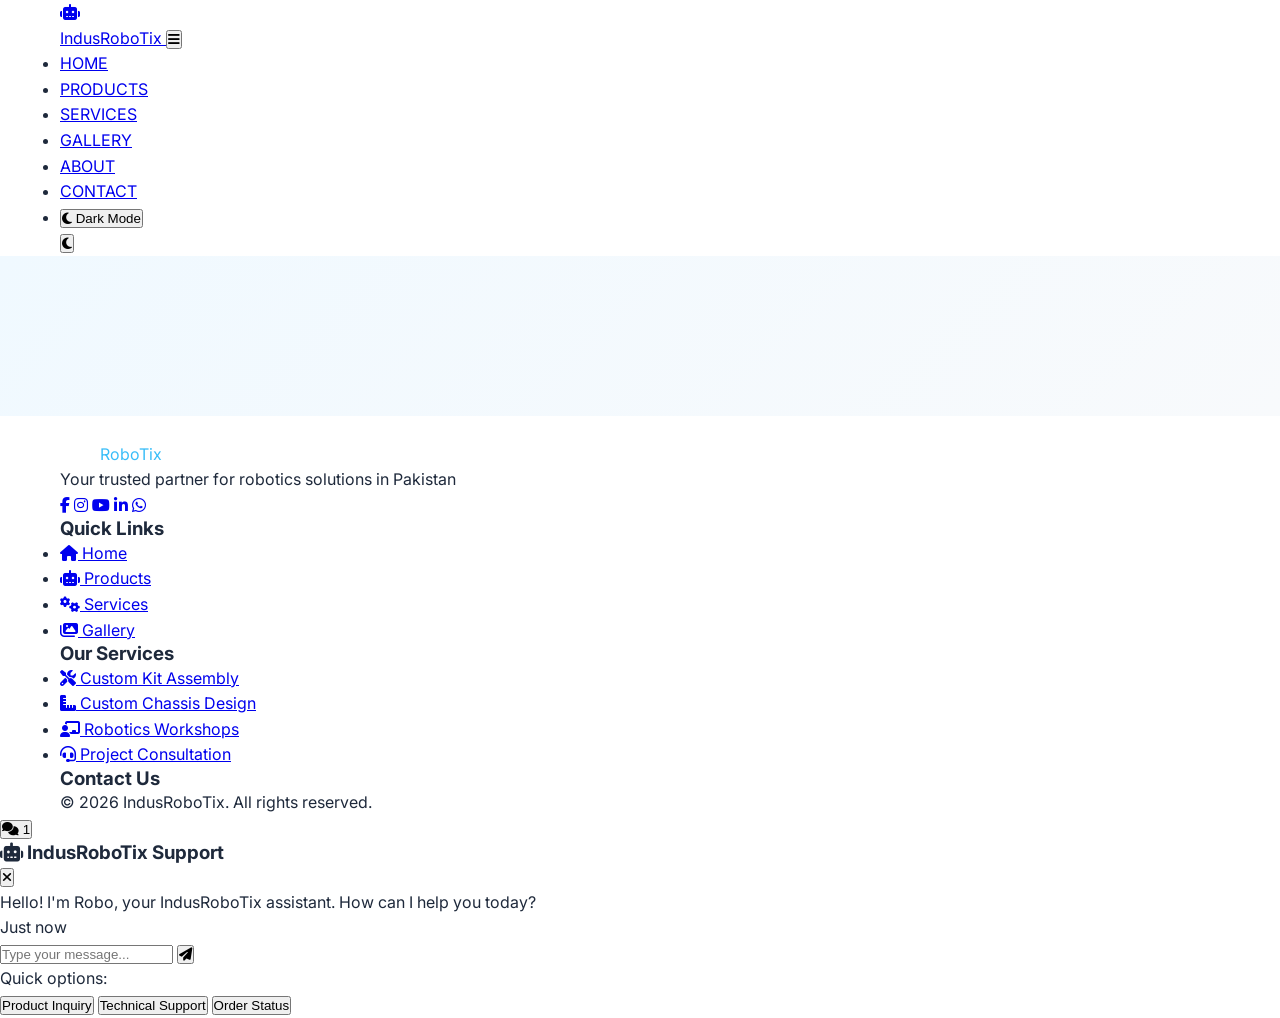
==== index.html @ 6d7719ea "Create index.html" ====
<!DOCTYPE html>
<html lang="en">
<head>
    <meta charset="UTF-8">
    <meta name="viewport" content="width=device-width, initial-scale=1.0">
    <title>IndusRoboTix - Pakistan's Premier Robotics Provider</title>
    
    <!-- SEO Meta Tags -->
    <meta name="description" content="IndusRoboTix: Pakistan's premier robotics provider offering custom kits, workshops, and technical support.">
    <meta name="keywords" content="robotics Pakistan, robotic kits Pakistan, Arduino Pakistan, STEM education Pakistan">
    
    <!-- Stylesheets -->
    <link rel="stylesheet" href="assets/css/style.css">
    <link rel="stylesheet" href="assets/css/dark-mode.css" id="dark-mode-style" disabled>
    <link rel="stylesheet" href="assets/css/animations.css">
    <link rel="stylesheet" href="assets/css/components.css">
    
    <!-- Fonts & Icons -->
    <link rel="preconnect" href="https://fonts.googleapis.com">
    <link rel="preconnect" href="https://fonts.gstatic.com" crossorigin>
    <link href="https://fonts.googleapis.com/css2?family=Inter:wght@300;400;500;600;700;800&display=swap" rel="stylesheet">
    <link rel="stylesheet" href="https://cdnjs.cloudflare.com/ajax/libs/font-awesome/6.4.0/css/all.min.css">
</head>
<body>
    <!-- Header Container (loaded dynamically) -->
    <div class="navbar-container"></div>

    <!-- Hero Section -->
    <header class="page-header hero-header">
        <div class="container">
            <!-- ... hero content ... -->
        </div>
    </header>

    <!-- Main Content -->
    <main>
        <!-- ... page-specific content ... -->
    </main>

    <!-- Footer Container (loaded dynamically) -->
    <div class="footer-container"></div>

    <!-- Chatbot Container (loaded dynamically) -->
    <div class="chatbot-container"></div>

    <!-- JavaScript Files -->
    <script src="config.js"></script>
    <script src="assets/js/main.js"></script>
    <script src="assets/js/dark-mode.js"></script>
    <script src="assets/js/chatbot.js"></script>
    
    <!-- Page-specific JavaScript -->
    <script>
        // Home page specific functionality
        window.pageInit = function() {
            // Animated number counting
            const statNumbers = document.querySelectorAll('.stat-number[data-count]');
            statNumbers.forEach(stat => {
                const target = parseInt(stat.getAttribute('data-count'));
                const increment = target / 100;
                let current = 0;
                
                const timer = setInterval(() => {
                    current += increment;
                    if (current >= target) {
                        current = target;
                        clearInterval(timer);
                    }
                    stat.textContent = Math.floor(current) + '+';
                }, 20);
            });
        };
    </script>
</body>
</html>
---- assets/css/style.css ----
/* Reset & Base Styles */
* {
    margin: 0;
    padding: 0;
    box-sizing: border-box;
}

:root {
    --primary-blue: #2563eb;
    --secondary-teal: #0d9488;
    --accent-orange: #f97316;
    --light-blue: #dbeafe;
    --dark-text: #1e293b;
    --light-text: #64748b;
    --border-color: #e2e8f0;
    --shadow: 0 4px 6px -1px rgba(0, 0, 0, 0.1), 0 2px 4px -1px rgba(0, 0, 0, 0.06);
    --shadow-lg: 0 10px 15px -3px rgba(0, 0, 0, 0.1), 0 4px 6px -2px rgba(0, 0, 0, 0.05);
    --shadow-xl: 0 20px 25px -5px rgba(0, 0, 0, 0.1), 0 10px 10px -5px rgba(0, 0, 0, 0.04);
    --radius: 8px;
    --radius-lg: 16px;
    --transition: all 0.3s ease;
}

body {
    font-family: 'Inter', sans-serif;
    line-height: 1.6;
    color: var(--dark-text);
    background-color: white;
}

.container {
    max-width: 1200px;
    margin: 0 auto;
    padding: 0 20px;
}

/* Typography */
h1, h2, h3, h4, h5, h6 {
    font-weight: 700;
    line-height: 1.2;
}

.section-title {
    font-size: 2.5rem;
    text-align: center;
    margin-bottom: 20px;
    color: var(--dark-text);
}

.section-subtitle {
    text-align: center;
    color: var(--light-text);
    max-width: 700px;
    margin: 0 auto 50px;
    font-size: 1.1rem;
    line-height: 1.6;
}

/* Buttons */
.btn {
    padding: 12px 24px;
    border-radius: var(--radius);
    font-weight: 600;
    font-size: 1rem;
    cursor: pointer;
    transition: var(--transition);
    text-decoration: none;
    display: inline-flex;
    align-items: center;
    gap: 10px;
    border: none;
}

.btn-primary {
    background: var(--primary-blue);
    color: white;
}

.btn-primary:hover {
    background: #1d4ed8;
    transform: translateY(-2px);
    box-shadow: var(--shadow);
}

.btn-secondary {
    background: var(--secondary-teal);
    color: white;
}

.btn-secondary:hover {
    background: #0f766e;
    transform: translateY(-2px);
    box-shadow: var(--shadow);
}

.btn-accent {
    background: var(--accent-orange);
    color: white;
}

.btn-accent:hover {
    background: #ea580c;
    transform: translateY(-2px);
    box-shadow: var(--shadow);
}

.btn-large {
    padding: 16px 32px;
    font-size: 1.1rem;
}

.btn-small {
    padding: 8px 16px;
    font-size: 0.9rem;
}

/* Page Header */
.page-header {
    padding: 80px 0;
    background: linear-gradient(135deg, #f0f9ff 0%, #f8fafc 100%);
    text-align: center;
}

.page-title {
    font-size: 3rem;
    margin-bottom: 16px;
}

.page-subtitle {
    font-size: 1.25rem;
    color: #64748b;
    max-width: 600px;
    margin: 0 auto;
}

/* Add all other common styles from your pages here... */
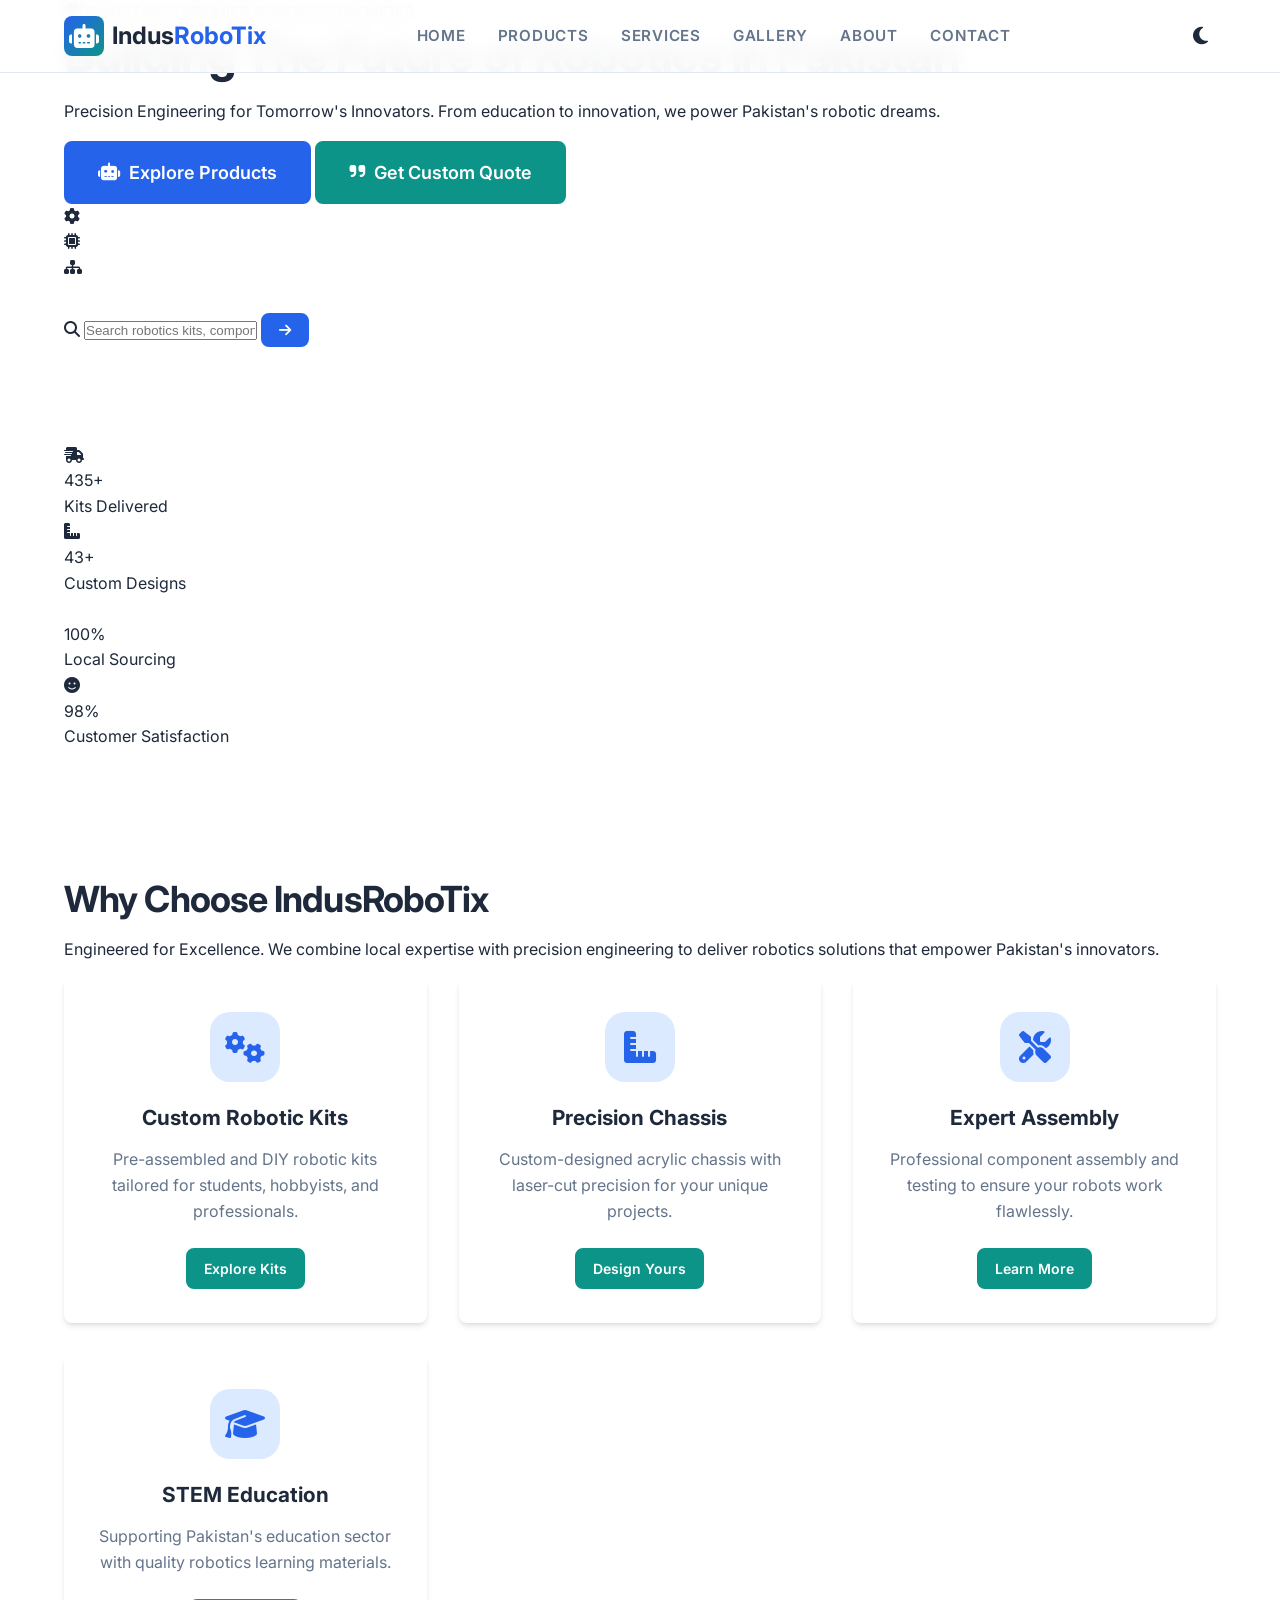
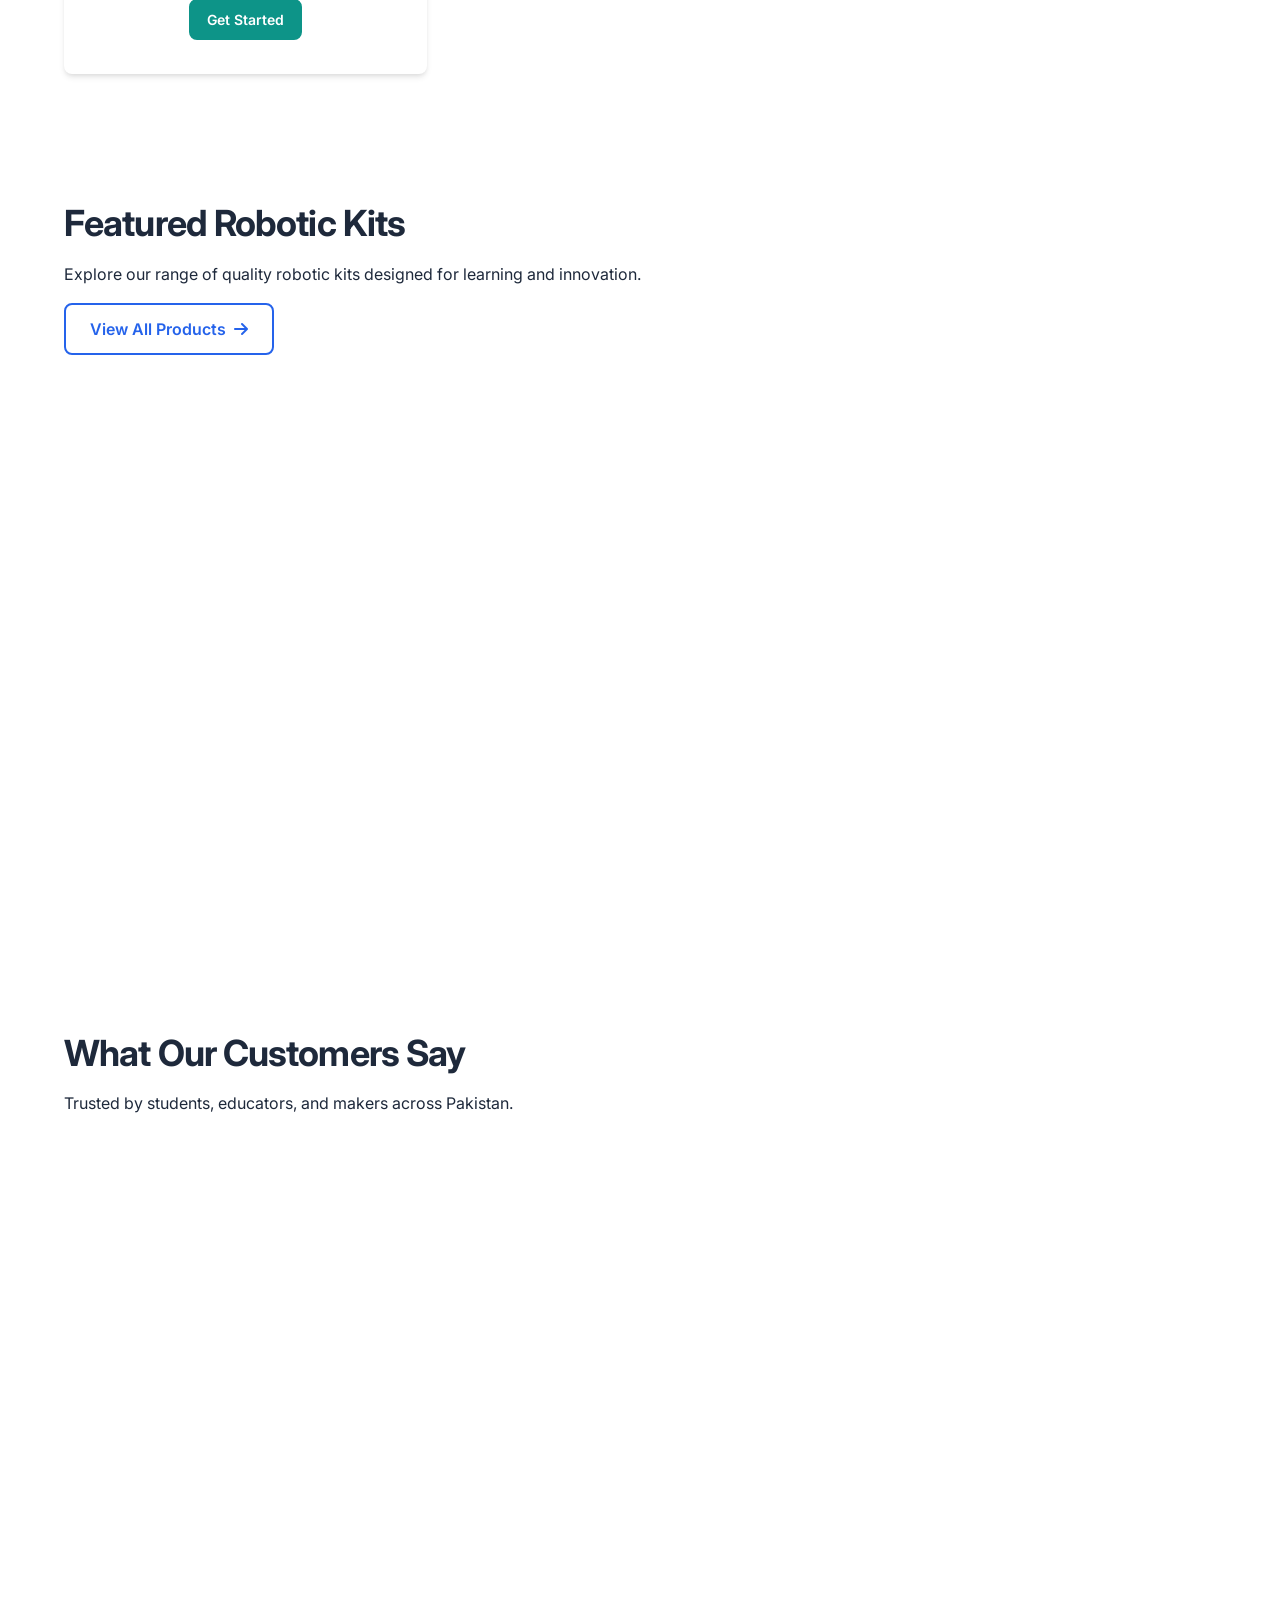
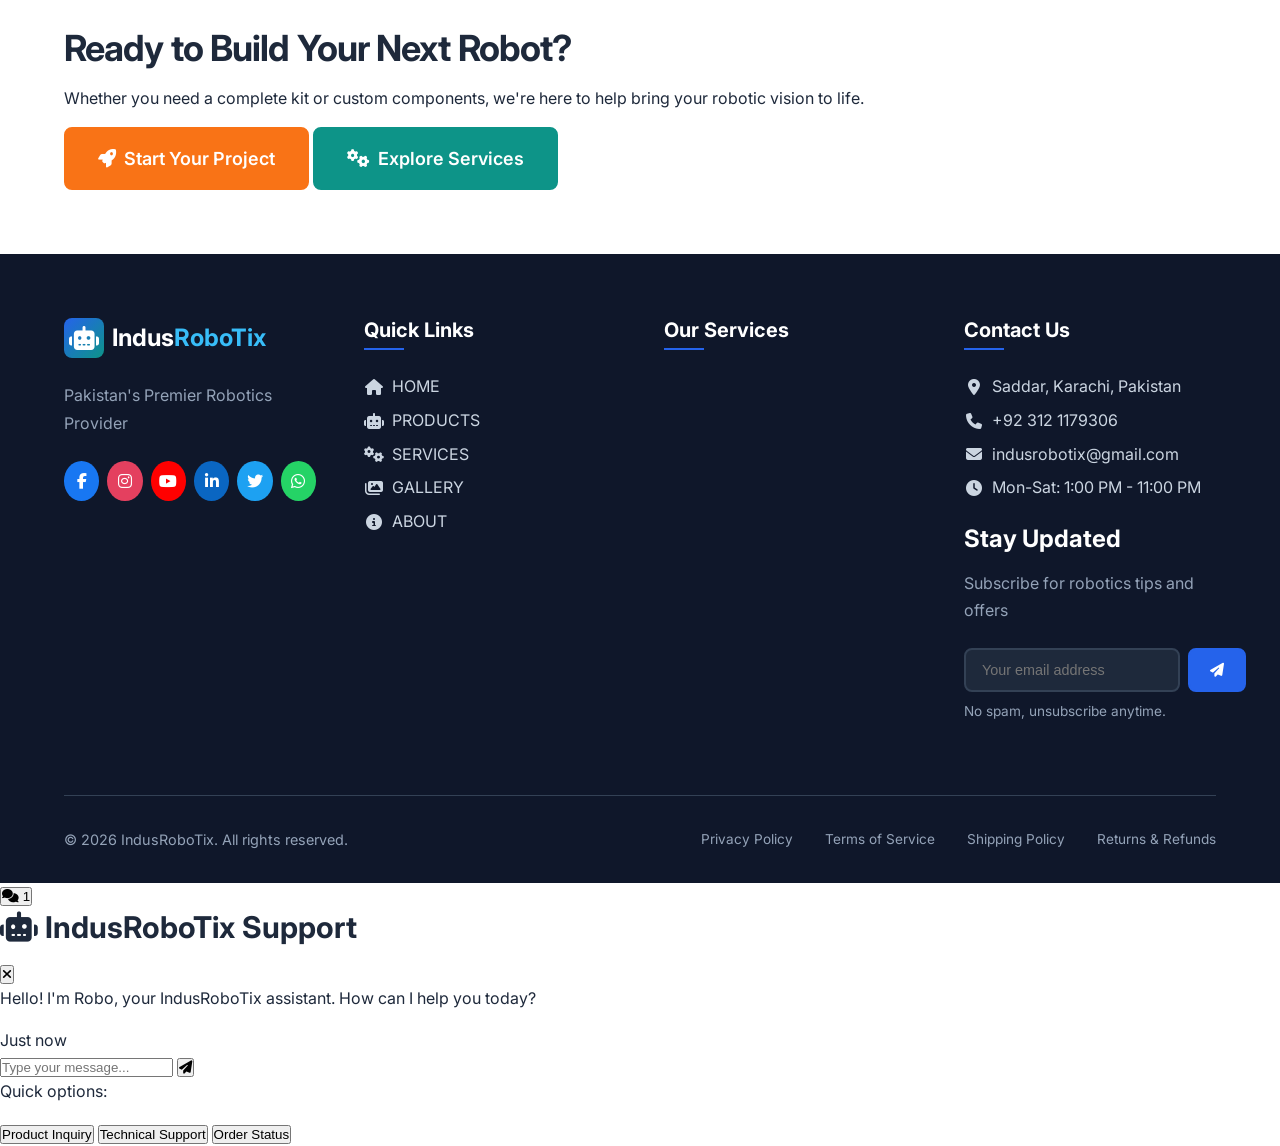
==== commit b5faec27: "Update index.html" ====
--- a/index.html
+++ b/index.html
@@ -5,15 +5,12 @@
     <meta name="viewport" content="width=device-width, initial-scale=1.0">
     <title>IndusRoboTix - Pakistan's Premier Robotics Provider</title>
     
-    <!-- SEO Meta Tags -->
-    <meta name="description" content="IndusRoboTix: Pakistan's premier robotics provider offering custom kits, workshops, and technical support.">
-    <meta name="keywords" content="robotics Pakistan, robotic kits Pakistan, Arduino Pakistan, STEM education Pakistan">
+    <!-- SEO Meta Tags (loaded from config) -->
     
     <!-- Stylesheets -->
     <link rel="stylesheet" href="assets/css/style.css">
     <link rel="stylesheet" href="assets/css/dark-mode.css" id="dark-mode-style" disabled>
     <link rel="stylesheet" href="assets/css/animations.css">
-    <link rel="stylesheet" href="assets/css/components.css">
     
     <!-- Fonts & Icons -->
     <link rel="preconnect" href="https://fonts.googleapis.com">
@@ -28,13 +25,186 @@
     <!-- Hero Section -->
     <header class="page-header hero-header">
         <div class="container">
-            <!-- ... hero content ... -->
+            <div class="hero-badge">
+                <span><i class="fas fa-trophy"></i> PAKISTAN'S PREMIER ROBOTICS PROVIDER</span>
+            </div>
+            <h1 class="page-title">Building The Future of Robotics In Pakistan</h1>
+            <p class="page-subtitle">Precision Engineering for Tomorrow's Innovators. From education to innovation, we power Pakistan's robotic dreams.</p>
+            <div class="hero-buttons">
+                <a href="products.html" class="btn btn-primary btn-large">
+                    <i class="fas fa-robot"></i> Explore Products
+                </a>
+                <a href="contact.html" class="btn btn-secondary btn-large">
+                    <i class="fas fa-quote-right"></i> Get Custom Quote
+                </a>
+            </div>
+            <div class="hero-image-container">
+                <div class="floating-elements">
+                    <div class="floating-gear gear-1">
+                        <i class="fas fa-cog"></i>
+                    </div>
+                    <div class="floating-gear gear-2">
+                        <i class="fas fa-microchip"></i>
+                    </div>
+                    <div class="floating-gear gear-3">
+                        <i class="fas fa-sitemap"></i>
+                    </div>
+                </div>
+            </div>
         </div>
     </header>
 
     <!-- Main Content -->
     <main>
-        <!-- ... page-specific content ... -->
+        <!-- Search Bar -->
+        <section class="search-section section-sm">
+            <div class="container">
+                <div class="search-container">
+                    <i class="fas fa-search"></i>
+                    <input type="text" placeholder="Search robotics kits, components, or services..." id="global-search">
+                    <button class="btn btn-small btn-primary">
+                        <i class="fas fa-arrow-right"></i>
+                    </button>
+                </div>
+            </div>
+        </section>
+
+        <!-- Stats Section -->
+        <section class="stats-section section">
+            <div class="container">
+                <div class="stats-grid">
+                    <div class="stat-card">
+                        <div class="stat-icon">
+                            <i class="fas fa-shipping-fast"></i>
+                        </div>
+                        <div class="stat-content">
+                            <div class="stat-number" data-count="500">0</div>
+                            <div class="stat-label">Kits Delivered</div>
+                        </div>
+                    </div>
+                    <div class="stat-card">
+                        <div class="stat-icon">
+                            <i class="fas fa-ruler-combined"></i>
+                        </div>
+                        <div class="stat-content">
+                            <div class="stat-number" data-count="50">0</div>
+                            <div class="stat-label">Custom Designs</div>
+                        </div>
+                    </div>
+                    <div class="stat-card">
+                        <div class="stat-icon">
+                            <i class="fas fa-flag-pakistan"></i>
+                        </div>
+                        <div class="stat-content">
+                            <div class="stat-number">100%</div>
+                            <div class="stat-label">Local Sourcing</div>
+                        </div>
+                    </div>
+                    <div class="stat-card">
+                        <div class="stat-icon">
+                            <i class="fas fa-smile"></i>
+                        </div>
+                        <div class="stat-content">
+                            <div class="stat-number">98%</div>
+                            <div class="stat-label">Customer Satisfaction</div>
+                        </div>
+                    </div>
+                </div>
+            </div>
+        </section>
+
+        <!-- Why Choose Us -->
+        <section class="why-section section">
+            <div class="container">
+                <h2 class="section-title">Why Choose IndusRoboTix</h2>
+                <p class="section-subtitle">Engineered for Excellence. We combine local expertise with precision engineering to deliver robotics solutions that empower Pakistan's innovators.</p>
+                
+                <div class="services-grid">
+                    <div class="service-card">
+                        <div class="service-icon">
+                            <i class="fas fa-cogs"></i>
+                        </div>
+                        <h3>Custom Robotic Kits</h3>
+                        <p>Pre-assembled and DIY robotic kits tailored for students, hobbyists, and professionals.</p>
+                        <a href="products.html" class="btn btn-small btn-secondary">Explore Kits</a>
+                    </div>
+                    
+                    <div class="service-card">
+                        <div class="service-icon">
+                            <i class="fas fa-ruler-combined"></i>
+                        </div>
+                        <h3>Precision Chassis</h3>
+                        <p>Custom-designed acrylic chassis with laser-cut precision for your unique projects.</p>
+                        <a href="services.html" class="btn btn-small btn-secondary">Design Yours</a>
+                    </div>
+                    
+                    <div class="service-card">
+                        <div class="service-icon">
+                            <i class="fas fa-tools"></i>
+                        </div>
+                        <h3>Expert Assembly</h3>
+                        <p>Professional component assembly and testing to ensure your robots work flawlessly.</p>
+                        <a href="services.html" class="btn btn-small btn-secondary">Learn More</a>
+                    </div>
+                    
+                    <div class="service-card">
+                        <div class="service-icon">
+                            <i class="fas fa-graduation-cap"></i>
+                        </div>
+                        <h3>STEM Education</h3>
+                        <p>Supporting Pakistan's education sector with quality robotics learning materials.</p>
+                        <a href="services.html" class="btn btn-small btn-secondary">Get Started</a>
+                    </div>
+                </div>
+            </div>
+        </section>
+
+        <!-- Featured Products -->
+        <section class="featured-section section">
+            <div class="container">
+                <div class="section-header">
+                    <h2 class="section-title">Featured Robotic Kits</h2>
+                    <p class="section-subtitle">Explore our range of quality robotic kits designed for learning and innovation.</p>
+                    <a href="products.html" class="btn btn-outline">
+                        View All Products <i class="fas fa-arrow-right"></i>
+                    </a>
+                </div>
+                
+                <div class="products-grid" id="featured-products">
+                    <!-- Products will be loaded dynamically from config -->
+                </div>
+            </div>
+        </section>
+
+        <!-- Testimonials -->
+        <section class="testimonials-section section">
+            <div class="container">
+                <h2 class="section-title">What Our Customers Say</h2>
+                <p class="section-subtitle">Trusted by students, educators, and makers across Pakistan.</p>
+                
+                <div class="testimonials-grid" id="testimonials-container">
+                    <!-- Testimonials will be loaded dynamically from config -->
+                </div>
+            </div>
+        </section>
+
+        <!-- CTA Section -->
+        <section class="cta-section section">
+            <div class="container">
+                <div class="cta-content">
+                    <h2 class="cta-title">Ready to Build Your Next Robot?</h2>
+                    <p class="cta-subtitle">Whether you need a complete kit or custom components, we're here to help bring your robotic vision to life.</p>
+                    <div class="hero-buttons">
+                        <a href="contact.html" class="btn btn-accent btn-large">
+                            <i class="fas fa-rocket"></i> Start Your Project
+                        </a>
+                        <a href="services.html" class="btn btn-secondary btn-large">
+                            <i class="fas fa-cogs"></i> Explore Services
+                        </a>
+                    </div>
+                </div>
+            </div>
+        </section>
     </main>
 
     <!-- Footer Container (loaded dynamically) -->
@@ -46,8 +216,6 @@
     <!-- JavaScript Files -->
     <script src="config.js"></script>
     <script src="assets/js/main.js"></script>
-    <script src="assets/js/dark-mode.js"></script>
-    <script src="assets/js/chatbot.js"></script>
     
     <!-- Page-specific JavaScript -->
     <script>
@@ -69,7 +237,95 @@
                     stat.textContent = Math.floor(current) + '+';
                 }, 20);
             });
+            
+            // Load featured products
+            loadFeaturedProducts();
+            
+            // Load testimonials
+            loadTestimonials();
+            
+            // Search functionality
+            setupSearch();
         };
+        
+        function loadFeaturedProducts() {
+            const container = document.getElementById('featured-products');
+            if (!container || !window.SITE_CONFIG) return;
+            
+            // Show first 3 products
+            const products = SITE_CONFIG.products.slice(0, 3);
+            container.innerHTML = products.map(product => `
+                <div class="product-card animate-on-scroll">
+                    <div class="product-badge">${product.badge}</div>
+                    <div class="product-image">
+                        <i class="fas fa-robot"></i>
+                    </div>
+                    <div class="product-info">
+                        <h3>${product.name}</h3>
+                        <p>${product.description}</p>
+                        <div class="product-specs">
+                            ${product.features.map(feature => `
+                                <div class="spec-item">
+                                    <i class="fas fa-check"></i> ${feature}
+                                </div>
+                            `).join('')}
+                        </div>
+                        <div class="product-footer">
+                            <div class="product-price">${product.price}</div>
+                            <a href="products.html#${product.id}" class="btn btn-primary btn-small">
+                                <i class="fas fa-eye"></i> View Details
+                            </a>
+                        </div>
+                    </div>
+                </div>
+            `).join('');
+        }
+        
+        function loadTestimonials() {
+            const container = document.getElementById('testimonials-container');
+            if (!container || !window.SITE_CONFIG) return;
+            
+            container.innerHTML = SITE_CONFIG.testimonials.map(testimonial => `
+                <div class="testimonial-card animate-on-scroll">
+                    <div class="testimonial-content">
+                        ${testimonial.content}
+                    </div>
+                    <div class="testimonial-author">
+                        <div class="author-avatar">${testimonial.initials}</div>
+                        <div class="author-info">
+                            <h4>${testimonial.name}</h4>
+                            <p>${testimonial.role}</p>
+                            <div class="author-rating">
+                                ${Array.from({length: 5}, (_, i) => `
+                                    <i class="fas fa-star${i < Math.floor(testimonial.rating) ? '' : testimonial.rating % 1 >= 0.5 && i === Math.floor(testimonial.rating) ? '-half-alt' : ''}"></i>
+                                `).join('')}
+                            </div>
+                        </div>
+                    </div>
+                </div>
+            `).join('');
+        }
+        
+        function setupSearch() {
+            const searchInput = document.getElementById('global-search');
+            const searchButton = document.querySelector('.search-container .btn');
+            
+            if (searchInput && searchButton) {
+                const performSearch = () => {
+                    const query = searchInput.value.trim();
+                    if (query) {
+                        window.location.href = `products.html?search=${encodeURIComponent(query)}`;
+                    }
+                };
+                
+                searchButton.addEventListener('click', performSearch);
+                searchInput.addEventListener('keypress', (e) => {
+                    if (e.key === 'Enter') {
+                        performSearch();
+                    }
+                });
+            }
+        }
     </script>
 </body>
 </html>
--- a/assets/css/style.css
+++ b/assets/css/style.css
@@ -1,4 +1,13 @@
-/* Reset & Base Styles */
+/* ============================================
+   IndusRoboTix - Main Stylesheet
+   Version: 1.0
+   Author: Furqan Khatti
+   Last Updated: 2024
+   ============================================ */
+
+/* ============================================
+   1. RESET & BASE STYLES
+   ============================================ */
 * {
     margin: 0;
     padding: 0;
@@ -6,131 +15,1132 @@
 }
 
 :root {
+    /* Primary Colors */
     --primary-blue: #2563eb;
     --secondary-teal: #0d9488;
     --accent-orange: #f97316;
+    
+    /* Neutral Colors */
     --light-blue: #dbeafe;
     --dark-text: #1e293b;
     --light-text: #64748b;
     --border-color: #e2e8f0;
+    --white: #ffffff;
+    --light-bg: #f8fafc;
+    --dark-bg: #0f172a;
+    
+    /* UI Properties */
+    --shadow-sm: 0 1px 2px 0 rgba(0, 0, 0, 0.05);
     --shadow: 0 4px 6px -1px rgba(0, 0, 0, 0.1), 0 2px 4px -1px rgba(0, 0, 0, 0.06);
+    --shadow-md: 0 6px 8px -1px rgba(0, 0, 0, 0.1), 0 4px 6px -1px rgba(0, 0, 0, 0.06);
     --shadow-lg: 0 10px 15px -3px rgba(0, 0, 0, 0.1), 0 4px 6px -2px rgba(0, 0, 0, 0.05);
     --shadow-xl: 0 20px 25px -5px rgba(0, 0, 0, 0.1), 0 10px 10px -5px rgba(0, 0, 0, 0.04);
+    
+    /* Border Radius */
+    --radius-sm: 4px;
     --radius: 8px;
+    --radius-md: 12px;
     --radius-lg: 16px;
-    --transition: all 0.3s ease;
+    --radius-xl: 24px;
+    --radius-full: 9999px;
+    
+    /* Transitions */
+    --transition-fast: 150ms ease;
+    --transition: 300ms ease;
+    --transition-slow: 500ms ease;
+    
+    /* Spacing */
+    --space-xs: 0.25rem;
+    --space-sm: 0.5rem;
+    --space-md: 1rem;
+    --space-lg: 1.5rem;
+    --space-xl: 2rem;
+    --space-2xl: 3rem;
+    --space-3xl: 4rem;
+    
+    /* Typography */
+    --font-sans: 'Inter', -apple-system, BlinkMacSystemFont, 'Segoe UI', Roboto, sans-serif;
+    --font-mono: 'SFMono-Regular', Consolas, 'Liberation Mono', Menlo, monospace;
+    
+    /* Container Widths */
+    --container-sm: 640px;
+    --container-md: 768px;
+    --container-lg: 1024px;
+    --container-xl: 1200px;
+    --container-2xl: 1400px;
+}
+
+html {
+    font-size: 16px;
+    scroll-behavior: smooth;
 }
 
 body {
-    font-family: 'Inter', sans-serif;
+    font-family: var(--font-sans);
     line-height: 1.6;
     color: var(--dark-text);
-    background-color: white;
-}
-
-.container {
-    max-width: 1200px;
-    margin: 0 auto;
-    padding: 0 20px;
-}
-
-/* Typography */
+    background-color: var(--white);
+    -webkit-font-smoothing: antialiased;
+    -moz-osx-font-smoothing: grayscale;
+}
+
+/* ============================================
+   2. TYPOGRAPHY
+   ============================================ */
 h1, h2, h3, h4, h5, h6 {
     font-weight: 700;
     line-height: 1.2;
-}
-
-.section-title {
-    font-size: 2.5rem;
+    margin-bottom: var(--space-md);
+    color: inherit;
+}
+
+h1 {
+    font-size: 3rem;
+    letter-spacing: -0.025em;
+}
+
+h2 {
+    font-size: 2.25rem;
+    letter-spacing: -0.025em;
+}
+
+h3 {
+    font-size: 1.875rem;
+}
+
+h4 {
+    font-size: 1.5rem;
+}
+
+h5 {
+    font-size: 1.25rem;
+}
+
+h6 {
+    font-size: 1rem;
+}
+
+p {
+    margin-bottom: var(--space-md);
+}
+
+a {
+    color: var(--primary-blue);
+    text-decoration: none;
+    transition: color var(--transition-fast);
+}
+
+a:hover {
+    color: #1d4ed8;
+}
+
+.text-center {
     text-align: center;
-    margin-bottom: 20px;
+}
+
+.text-left {
+    text-align: left;
+}
+
+.text-right {
+    text-align: right;
+}
+
+/* ============================================
+   3. LAYOUT & CONTAINERS
+   ============================================ */
+.container {
+    width: 100%;
+    max-width: var(--container-xl);
+    margin: 0 auto;
+    padding: 0 var(--space-lg);
+}
+
+@media (max-width: 768px) {
+    .container {
+        padding: 0 var(--space-md);
+    }
+}
+
+.section {
+    padding: var(--space-3xl) 0;
+}
+
+.section-sm {
+    padding: var(--space-xl) 0;
+}
+
+.section-lg {
+    padding: var(--space-3xl) 0;
+}
+
+/* ============================================
+   4. BUTTONS
+   ============================================ */
+.btn {
+    display: inline-flex;
+    align-items: center;
+    justify-content: center;
+    gap: var(--space-sm);
+    padding: 0.75rem 1.5rem;
+    font-size: 1rem;
+    font-weight: 600;
+    line-height: 1.5;
+    text-align: center;
+    text-decoration: none;
+    white-space: nowrap;
+    border-radius: var(--radius);
+    border: 2px solid transparent;
+    cursor: pointer;
+    transition: all var(--transition);
+    user-select: none;
+}
+
+.btn:hover {
+    transform: translateY(-2px);
+    box-shadow: var(--shadow-lg);
+}
+
+.btn:active {
+    transform: translateY(0);
+}
+
+.btn:focus {
+    outline: 2px solid transparent;
+    outline-offset: 2px;
+    box-shadow: 0 0 0 3px rgba(37, 99, 235, 0.3);
+}
+
+.btn-primary {
+    background-color: var(--primary-blue);
+    color: var(--white);
+    border-color: var(--primary-blue);
+}
+
+.btn-primary:hover {
+    background-color: #1d4ed8;
+    border-color: #1d4ed8;
+}
+
+.btn-secondary {
+    background-color: var(--secondary-teal);
+    color: var(--white);
+    border-color: var(--secondary-teal);
+}
+
+.btn-secondary:hover {
+    background-color: #0f766e;
+    border-color: #0f766e;
+}
+
+.btn-accent {
+    background-color: var(--accent-orange);
+    color: var(--white);
+    border-color: var(--accent-orange);
+}
+
+.btn-accent:hover {
+    background-color: #ea580c;
+    border-color: #ea580c;
+}
+
+.btn-outline {
+    background-color: transparent;
+    color: var(--primary-blue);
+    border-color: var(--primary-blue);
+}
+
+.btn-outline:hover {
+    background-color: var(--primary-blue);
+    color: var(--white);
+}
+
+.btn-ghost {
+    background-color: transparent;
     color: var(--dark-text);
-}
-
-.section-subtitle {
+    border-color: transparent;
+}
+
+.btn-ghost:hover {
+    background-color: rgba(0, 0, 0, 0.05);
+}
+
+.btn-large {
+    padding: 1rem 2rem;
+    font-size: 1.125rem;
+}
+
+.btn-small {
+    padding: 0.5rem 1rem;
+    font-size: 0.875rem;
+}
+
+.btn-full {
+    width: 100%;
+}
+
+.btn:disabled,
+.btn.disabled {
+    opacity: 0.5;
+    cursor: not-allowed;
+    transform: none;
+}
+
+/* ============================================
+   5. NAVIGATION
+   ============================================ */
+.navbar {
+    position: fixed;
+    top: 0;
+    left: 0;
+    right: 0;
+    z-index: 1000;
+    background-color: rgba(255, 255, 255, 0.95);
+    backdrop-filter: blur(10px);
+    border-bottom: 1px solid var(--border-color);
+    padding: 1rem 0;
+    transition: all var(--transition);
+}
+
+.navbar.scrolled {
+    padding: 0.75rem 0;
+    box-shadow: var(--shadow);
+}
+
+.navbar .container {
+    display: flex;
+    align-items: center;
+    justify-content: space-between;
+}
+
+/* Logo */
+.logo {
+    display: flex;
+    align-items: center;
+    gap: var(--space-sm);
+    text-decoration: none;
+    font-weight: 700;
+    font-size: 1.5rem;
+    color: var(--dark-text);
+}
+
+.logo-icon {
+    width: 40px;
+    height: 40px;
+    background: linear-gradient(135deg, var(--primary-blue), var(--secondary-teal));
+    border-radius: var(--radius);
+    display: flex;
+    align-items: center;
+    justify-content: center;
+    color: white;
+    font-size: 1.5rem;
+}
+
+.logo-highlight {
+    color: var(--primary-blue);
+}
+
+/* Navigation Menu */
+.nav-menu {
+    display: flex;
+    list-style: none;
+    gap: var(--space-xl);
+    margin: 0;
+    padding: 0;
+}
+
+.nav-menu li {
+    margin: 0;
+}
+
+.nav-menu a {
+    color: var(--light-text);
+    text-decoration: none;
+    font-weight: 600;
+    font-size: 0.95rem;
+    text-transform: uppercase;
+    letter-spacing: 0.05em;
+    padding: 0.5rem 0;
+    position: relative;
+    transition: color var(--transition);
+}
+
+.nav-menu a:hover,
+.nav-menu a.active {
+    color: var(--primary-blue);
+}
+
+.nav-menu a::after {
+    content: '';
+    position: absolute;
+    bottom: 0;
+    left: 0;
+    width: 0;
+    height: 2px;
+    background-color: var(--primary-blue);
+    transition: width var(--transition);
+}
+
+.nav-menu a:hover::after,
+.nav-menu a.active::after {
+    width: 100%;
+}
+
+/* Mobile Menu Toggle */
+.menu-toggle {
+    display: none;
+    background: none;
+    border: none;
+    color: var(--dark-text);
+    font-size: 1.5rem;
+    cursor: pointer;
+    padding: 0.5rem;
+    transition: color var(--transition);
+}
+
+.menu-toggle:hover {
+    color: var(--primary-blue);
+}
+
+.menu-toggle.active i::before {
+    content: '\f00d';
+}
+
+/* Dark Mode Toggle */
+.dark-mode-toggle {
+    background: none;
+    border: none;
+    color: var(--dark-text);
+    font-size: 1.25rem;
+    cursor: pointer;
+    padding: 0.5rem;
+    border-radius: var(--radius);
+    transition: all var(--transition);
+    display: flex;
+    align-items: center;
+    gap: var(--space-sm);
+}
+
+.dark-mode-toggle:hover {
+    background-color: rgba(0, 0, 0, 0.05);
+    color: var(--primary-blue);
+}
+
+.dark-mode-toggle.desktop {
+    margin-left: var(--space-lg);
+}
+
+.mobile-dark-mode {
+    display: none;
+}
+
+/* ============================================
+   6. FOOTER
+   ============================================ */
+.footer {
+    background-color: var(--dark-bg);
+    color: var(--white);
+    padding: var(--space-3xl) 0 var(--space-xl);
+}
+
+.footer-grid {
+    display: grid;
+    grid-template-columns: repeat(auto-fit, minmax(250px, 1fr));
+    gap: var(--space-2xl);
+    margin-bottom: var(--space-2xl);
+}
+
+.footer-col h3 {
+    color: var(--white);
+    font-size: 1.25rem;
+    margin-bottom: var(--space-lg);
+    position: relative;
+    padding-bottom: var(--space-sm);
+}
+
+.footer-col h3::after {
+    content: '';
+    position: absolute;
+    bottom: 0;
+    left: 0;
+    width: 40px;
+    height: 2px;
+    background-color: var(--primary-blue);
+}
+
+.footer-col p {
+    color: #94a3b8;
+    line-height: 1.7;
+    margin-bottom: var(--space-lg);
+}
+
+.footer-col ul {
+    list-style: none;
+    padding: 0;
+    margin: 0;
+}
+
+.footer-col ul li {
+    margin-bottom: var(--space-sm);
+}
+
+.footer-col ul li a {
+    color: #cbd5e1;
+    text-decoration: none;
+    display: flex;
+    align-items: center;
+    gap: var(--space-sm);
+    transition: all var(--transition);
+}
+
+.footer-col ul li a:hover {
+    color: var(--white);
+    transform: translateX(5px);
+}
+
+.footer-col ul li a i {
+    width: 20px;
     text-align: center;
+}
+
+/* Footer Logo */
+.footer .logo {
+    color: var(--white);
+    margin-bottom: var(--space-lg);
+}
+
+.footer .logo-highlight {
+    color: #38bdf8;
+}
+
+/* Social Links */
+.footer-social {
+    display: flex;
+    gap: var(--space-sm);
+    margin-top: var(--space-lg);
+}
+
+.social-icon {
+    width: 40px;
+    height: 40px;
+    background-color: #334155;
+    border-radius: 50%;
+    display: flex;
+    align-items: center;
+    justify-content: center;
+    color: white;
+    text-decoration: none;
+    transition: all var(--transition);
+}
+
+.social-icon:hover {
+    background-color: var(--primary-blue);
+    transform: translateY(-3px);
+}
+
+/* Newsletter */
+.newsletter {
+    margin-top: var(--space-lg);
+}
+
+.newsletter-form {
+    display: flex;
+    gap: var(--space-sm);
+    margin-top: var(--space-md);
+}
+
+.newsletter-form input {
+    flex: 1;
+    padding: 0.75rem 1rem;
+    border: 2px solid #334155;
+    border-radius: var(--radius);
+    background-color: #1e293b;
+    color: white;
+    font-size: 0.9rem;
+    transition: border-color var(--transition);
+}
+
+.newsletter-form input:focus {
+    outline: none;
+    border-color: var(--primary-blue);
+}
+
+.newsletter-form .btn-small {
+    padding: 0.75rem 1.25rem;
+}
+
+.newsletter-note {
+    font-size: 0.85rem;
+    color: #94a3b8;
+    margin-top: var(--space-sm);
+}
+
+/* Footer Bottom */
+.footer-bottom {
+    padding-top: var(--space-xl);
+    border-top: 1px solid #334155;
+    display: flex;
+    justify-content: space-between;
+    align-items: center;
+    flex-wrap: wrap;
+    gap: var(--space-md);
+}
+
+.footer-bottom p {
+    color: #94a3b8;
+    font-size: 0.9rem;
+    margin: 0;
+}
+
+.footer-links {
+    display: flex;
+    gap: var(--space-xl);
+    flex-wrap: wrap;
+}
+
+.footer-links a {
+    color: #94a3b8;
+    text-decoration: none;
+    font-size: 0.85rem;
+    transition: color var(--transition);
+}
+
+.footer-links a:hover {
+    color: var(--white);
+}
+
+/* ============================================
+   7. CARDS & COMPONENTS
+   ============================================ */
+.card {
+    background: var(--white);
+    border-radius: var(--radius-lg);
+    overflow: hidden;
+    transition: all var(--transition);
+    box-shadow: var(--shadow);
+    border: 1px solid var(--border-color);
+}
+
+.card:hover {
+    transform: translateY(-5px);
+    box-shadow: var(--shadow-lg);
+}
+
+.card-header {
+    padding: var(--space-lg);
+    border-bottom: 1px solid var(--border-color);
+}
+
+.card-body {
+    padding: var(--space-lg);
+}
+
+.card-footer {
+    padding: var(--space-lg);
+    border-top: 1px solid var(--border-color);
+    background-color: var(--light-bg);
+}
+
+/* Product Card */
+.product-card {
+    background: var(--white);
+    border-radius: var(--radius);
+    overflow: hidden;
+    box-shadow: var(--shadow);
+    transition: all var(--transition);
+    height: 100%;
+    display: flex;
+    flex-direction: column;
+}
+
+.product-card:hover {
+    transform: translateY(-10px);
+    box-shadow: var(--shadow-lg);
+}
+
+.product-badge {
+    position: absolute;
+    top: var(--space-md);
+    left: var(--space-md);
+    background: var(--primary-blue);
+    color: var(--white);
+    padding: 0.25rem 0.75rem;
+    border-radius: var(--radius-full);
+    font-size: 0.75rem;
+    font-weight: 600;
+    z-index: 1;
+}
+
+.product-image {
+    height: 200px;
+    background: linear-gradient(135deg, var(--light-blue) 0%, #e0f2fe 100%);
+    display: flex;
+    align-items: center;
+    justify-content: center;
+    position: relative;
+    overflow: hidden;
+}
+
+.product-image i {
+    font-size: 4rem;
+    color: var(--primary-blue);
+    opacity: 0.7;
+}
+
+.product-info {
+    padding: var(--space-lg);
+    flex: 1;
+    display: flex;
+    flex-direction: column;
+}
+
+.product-info h3 {
+    font-size: 1.25rem;
+    margin-bottom: var(--space-sm);
+}
+
+.product-info p {
     color: var(--light-text);
-    max-width: 700px;
-    margin: 0 auto 50px;
-    font-size: 1.1rem;
     line-height: 1.6;
-}
-
-/* Buttons */
-.btn {
-    padding: 12px 24px;
+    flex: 1;
+}
+
+.product-specs {
+    display: flex;
+    flex-wrap: wrap;
+    gap: var(--space-md);
+    margin: var(--space-lg) 0;
+}
+
+.spec-item {
+    display: flex;
+    align-items: center;
+    gap: var(--space-xs);
+    color: var(--light-text);
+    font-size: 0.9rem;
+}
+
+.spec-item i {
+    color: var(--primary-blue);
+}
+
+.product-footer {
+    display: flex;
+    justify-content: space-between;
+    align-items: center;
+    padding-top: var(--space-lg);
+    border-top: 1px solid var(--border-color);
+    margin-top: auto;
+}
+
+.product-price {
+    font-size: 1.5rem;
+    font-weight: 700;
+    color: var(--primary-blue);
+}
+
+/* Service Card */
+.service-card {
+    background: var(--white);
     border-radius: var(--radius);
-    font-weight: 600;
-    font-size: 1rem;
-    cursor: pointer;
-    transition: var(--transition);
-    text-decoration: none;
-    display: inline-flex;
-    align-items: center;
-    gap: 10px;
-    border: none;
-}
-
-.btn-primary {
+    padding: var(--space-xl);
+    text-align: center;
+    border: 2px solid transparent;
+    transition: all var(--transition);
+    box-shadow: var(--shadow);
+    height: 100%;
+}
+
+.service-card:hover {
+    transform: translateY(-5px);
+    box-shadow: var(--shadow-lg);
+    border-color: var(--primary-blue);
+}
+
+.service-icon {
+    width: 70px;
+    height: 70px;
+    background: var(--light-blue);
+    border-radius: 20px;
+    display: flex;
+    align-items: center;
+    justify-content: center;
+    font-size: 2rem;
+    color: var(--primary-blue);
+    margin: 0 auto var(--space-lg);
+    transition: all var(--transition);
+}
+
+.service-card:hover .service-icon {
+    transform: scale(1.1);
     background: var(--primary-blue);
     color: white;
 }
 
-.btn-primary:hover {
-    background: #1d4ed8;
-    transform: translateY(-2px);
-    box-shadow: var(--shadow);
-}
-
-.btn-secondary {
-    background: var(--secondary-teal);
+.service-card h3 {
+    font-size: 1.3rem;
+    margin-bottom: var(--space-md);
+}
+
+.service-card p {
+    color: var(--light-text);
+    line-height: 1.6;
+    margin-bottom: var(--space-lg);
+}
+
+/* Testimonial Card */
+.testimonial-card {
+    background: var(--white);
+    border-radius: var(--radius);
+    padding: var(--space-xl);
+    border: 1px solid var(--border-color);
+    transition: all var(--transition);
+    height: 100%;
+}
+
+.testimonial-card:hover {
+    box-shadow: var(--shadow-lg);
+}
+
+.testimonial-content {
+    color: var(--light-text);
+    line-height: 1.7;
+    margin-bottom: var(--space-xl);
+    font-style: italic;
+    position: relative;
+    padding-left: var(--space-lg);
+}
+
+.testimonial-content::before {
+    content: '"';
+    position: absolute;
+    left: 0;
+    top: -10px;
+    font-size: 3rem;
+    color: var(--primary-blue);
+    opacity: 0.3;
+    font-family: serif;
+}
+
+.testimonial-author {
+    display: flex;
+    gap: var(--space-md);
+    align-items: center;
+}
+
+.author-avatar {
+    width: 50px;
+    height: 50px;
+    background: var(--primary-blue);
     color: white;
-}
-
-.btn-secondary:hover {
-    background: #0f766e;
-    transform: translateY(-2px);
-    box-shadow: var(--shadow);
-}
-
-.btn-accent {
-    background: var(--accent-orange);
-    color: white;
-}
-
-.btn-accent:hover {
-    background: #ea580c;
-    transform: translateY(-2px);
-    box-shadow: var(--shadow);
-}
-
-.btn-large {
-    padding: 16px 32px;
+    border-radius: 50%;
+    display: flex;
+    align-items: center;
+    justify-content: center;
+    font-weight: 600;
+    font-size: 1.2rem;
+    flex-shrink: 0;
+}
+
+.author-info h4 {
     font-size: 1.1rem;
-}
-
-.btn-small {
-    padding: 8px 16px;
+    margin-bottom: 0.25rem;
+}
+
+.author-info p {
+    color: var(--light-text);
     font-size: 0.9rem;
-}
-
-/* Page Header */
-.page-header {
-    padding: 80px 0;
-    background: linear-gradient(135deg, #f0f9ff 0%, #f8fafc 100%);
-    text-align: center;
-}
-
-.page-title {
-    font-size: 3rem;
-    margin-bottom: 16px;
-}
-
-.page-subtitle {
-    font-size: 1.25rem;
-    color: #64748b;
-    max-width: 600px;
-    margin: 0 auto;
-}
-
-/* Add all other common styles from your pages here... */
+    margin-bottom: 0.5rem;
+}
+
+.author-rating {
+    color: #fbbf24;
+}
+
+/* ============================================
+   8. GRIDS & LAYOUTS
+   ============================================ */
+.grid {
+    display: grid;
+    gap: var(--space-xl);
+}
+
+.grid-2 {
+    grid-template-columns: repeat(2, 1fr);
+}
+
+.grid-3 {
+    grid-template-columns: repeat(3, 1fr);
+}
+
+.grid-4 {
+    grid-template-columns: repeat(4, 1fr);
+}
+
+.products-grid {
+    display: grid;
+    grid-template-columns: repeat(auto-fit, minmax(300px, 1fr));
+    gap: var(--space-xl);
+}
+
+.services-grid {
+    display: grid;
+    grid-template-columns: repeat(auto-fit, minmax(280px, 1fr));
+    gap: var(--space-xl);
+}
+
+.testimonials-grid {
+    display: grid;
+    grid-template-columns: repeat(auto-fit, minmax(350px, 1fr));
+    gap: var(--space-xl);
+}
+
+/* ============================================
+   9. FORMS
+   ============================================ */
+.form-group {
+    margin-bottom: var(--space-lg);
+}
+
+.form-label {
+    display: block;
+    margin-bottom: var(--space-sm);
+    font-weight: 600;
+    color: var(--dark-text);
+}
+
+.form-control {
+    width: 100%;
+    padding: 0.75rem 1rem;
+    font-size: 1rem;
+    line-height: 1.5;
+    color: var(--dark-text);
+    background-color: var(--white);
+    border: 2px solid var(--border-color);
+    border-radius: var(--radius);
+    transition: border-color var(--transition);
+    font-family: var(--font-sans);
+}
+
+.form-control:focus {
+    outline: none;
+    border-color: var(--primary-blue);
+    box-shadow: 0 0 0 3px rgba(37, 99, 235, 0.1);
+}
+
+.form-control::placeholder {
+    color: #94a3b8;
+}
+
+textarea.form-control {
+    min-height: 120px;
+    resize: vertical;
+}
+
+select.form-control {
+    appearance: none;
+    background-image: url("data:image/svg+xml,%3csvg xmlns='http://www.w3.org/2000/svg' fill='none' viewBox='0 0 20 20'%3e%3cpath stroke='%236b7280' stroke-linecap='round' stroke-linejoin='round' stroke-width='1.5' d='M6 8l4 4 4-4'/%3e%3c/svg%3e");
+    background-position: right 0.5rem center;
+    background-repeat: no-repeat;
+    background-size: 1.5em 1.5em;
+    padding-right: 2.5rem;
+}
+
+.form-row {
+    display: grid;
+    grid-template-columns: 1fr 1fr;
+    gap: var(--space-lg);
+}
+
+.error-message {
+    color: #ef4444;
+    font-size: 0.875rem;
+    margin-top: var(--space-xs);
+    display: none;
+}
+
+.form-control.error {
+    border-color: #ef4444;
+}
+
+/* ============================================
+   10. UTILITY CLASSES
+   ============================================ */
+.mt-0 { margin-top: 0 !important; }
+.mt-1 { margin-top: var(--space-xs) !important; }
+.mt-2 { margin-top: var(--space-sm) !important; }
+.mt-3 { margin-top: var(--space-md) !important; }
+.mt-4 { margin-top: var(--space-lg) !important; }
+.mt-5 { margin-top: var(--space-xl) !important; }
+
+.mb-0 { margin-bottom: 0 !important; }
+.mb-1 { margin-bottom: var(--space-xs) !important; }
+.mb-2 { margin-bottom: var(--space-sm) !important; }
+.mb-3 { margin-bottom: var(--space-md) !important; }
+.mb-4 { margin-bottom: var(--space-lg) !important; }
+.mb-5 { margin-bottom: var(--space-xl) !important; }
+
+.p-0 { padding: 0 !important; }
+.p-1 { padding: var(--space-xs) !important; }
+.p-2 { padding: var(--space-sm) !important; }
+.p-3 { padding: var(--space-md) !important; }
+.p-4 { padding: var(--space-lg) !important; }
+.p-5 { padding: var(--space-xl) !important; }
+
+.d-block { display: block !important; }
+.d-inline { display: inline !important; }
+.d-inline-block { display: inline-block !important; }
+.d-flex { display: flex !important; }
+.d-grid { display: grid !important; }
+.d-none { display: none !important; }
+
+.flex-column { flex-direction: column !important; }
+.justify-content-center { justify-content: center !important; }
+.justify-content-between { justify-content: space-between !important; }
+.align-items-center { align-items: center !important; }
+
+.w-100 { width: 100% !important; }
+.h-100 { height: 100% !important; }
+
+.text-primary { color: var(--primary-blue) !important; }
+.text-secondary { color: var(--secondary-teal) !important; }
+.text-accent { color: var(--accent-orange) !important; }
+.text-muted { color: var(--light-text) !important; }
+.text-white { color: white !important; }
+
+.bg-primary { background-color: var(--primary-blue) !important; }
+.bg-secondary { background-color: var(--secondary-teal) !important; }
+.bg-accent { background-color: var(--accent-orange) !important; }
+.bg-light { background-color: var(--light-bg) !important; }
+.bg-dark { background-color: var(--dark-bg) !important; }
+.bg-white { background-color: white !important; }
+
+.rounded { border-radius: var(--radius) !important; }
+.rounded-lg { border-radius: var(--radius-lg) !important; }
+.rounded-circle { border-radius: 50% !important; }
+
+.shadow { box-shadow: var(--shadow) !important; }
+.shadow-lg { box-shadow: var(--shadow-lg) !important; }
+.shadow-none { box-shadow: none !important; }
+
+/* ============================================
+   11. RESPONSIVE DESIGN
+   ============================================ */
+@media (max-width: 1024px) {
+    h1 { font-size: 2.5rem; }
+    h2 { font-size: 2rem; }
+    h3 { font-size: 1.5rem; }
+    
+    .grid-4 {
+        grid-template-columns: repeat(2, 1fr);
+    }
+    
+    .services-grid {
+        grid-template-columns: repeat(2, 1fr);
+    }
+}
+
+@media (max-width: 768px) {
+    .navbar {
+        padding: 0.75rem 0;
+    }
+    
+    .menu-toggle {
+        display: block;
+    }
+    
+    .nav-menu {
+        position: fixed;
+        top: 70px;
+        left: 0;
+        right: 0;
+        background: var(--white);
+        flex-direction: column;
+        padding: var(--space-lg);
+        box-shadow: var(--shadow-lg);
+        border-top: 1px solid var(--border-color);
+        transform: translateY(-100%);
+        opacity: 0;
+        visibility: hidden;
+        transition: all var(--transition);
+        gap: 0;
+    }
+    
+    .nav-menu.active {
+        transform: translateY(0);
+        opacity: 1;
+        visibility: visible;
+    }
+    
+    .nav-menu li {
+        margin: 0;
+    }
+    
+    .nav-menu a {
+        display: block;
+        padding: var(--space-md);
+        border-radius: var(--radius);
+    }
+    
+    .nav-menu a:hover {
+        background-color: var(--light-bg);
+    }
+    
+    .dark-mode-toggle.desktop {
+        display: none;
+    }
+    
+    .mobile-dark-mode {
+        display: block;
+        margin-top: var(--space-md);
+        padding-top: var(--space-md);
+        border-top: 1px solid var(--border-color);
+    }
+    
+    .grid-2,
+    .grid-3,
+    .grid-4 {
+        grid-template-columns: 1fr;
+    }
+    
+    .form-row {
+        grid-template-columns: 1fr;
+        gap: 0;
+    }
+    
+    .products-grid,
+    .services-grid,
+    .testimonials-grid {
+        grid-template-columns: 1fr;
+    }
+    
+    .footer-grid {
+        grid-template-columns: 1fr;
+        gap: var(--space-xl);
+    }
+    
+    .footer-bottom {
+        flex-direction: column;
+        text-align: center;
+        gap: var(--space-md);
+    }
+    
+    .footer-links {
+        justify-content: center;
+    }
+}
+
+@media (max-width: 480px) {
+    h1 { font-size: 2rem; }
+    h2 { font-size: 1.75rem; }
+    h3 { font-size: 1.25rem; }
+    
+    .container {
+        padding: 0 var(--space-md);
+    }
+    
+    .btn-large {
+        padding: 0.875rem 1.5rem;
+        font-size: 1rem;
+    }
+}
--- a/assets/css/dark-mode.css
+++ b/assets/css/dark-mode.css
@@ -0,0 +1,196 @@
+/* ============================================
+   IndusRoboTix - Dark Mode Styles
+   ============================================ */
+
+body.dark-mode {
+    color: #e2e8f0;
+    background-color: #0f172a;
+}
+
+/* Navigation */
+body.dark-mode .navbar {
+    background-color: rgba(15, 23, 42, 0.95);
+    border-bottom-color: #334155;
+}
+
+body.dark-mode .logo {
+    color: #e2e8f0;
+}
+
+body.dark-mode .nav-menu a {
+    color: #94a3b8;
+}
+
+body.dark-mode .nav-menu a:hover,
+body.dark-mode .nav-menu a.active {
+    color: #60a5fa;
+}
+
+body.dark-mode .menu-toggle {
+    color: #e2e8f0;
+}
+
+body.dark-mode .dark-mode-toggle {
+    color: #e2e8f0;
+}
+
+body.dark-mode .dark-mode-toggle:hover {
+    background-color: rgba(255, 255, 255, 0.1);
+}
+
+/* Page Header */
+body.dark-mode .page-header {
+    background: linear-gradient(135deg, #0f172a 0%, #1e293b 100%);
+}
+
+body.dark-mode .page-subtitle {
+    color: #94a3b8;
+}
+
+/* Cards & Components */
+body.dark-mode .card {
+    background: #1e293b;
+    border-color: #334155;
+}
+
+body.dark-mode .product-card {
+    background: #1e293b;
+}
+
+body.dark-mode .product-info p {
+    color: #cbd5e1;
+}
+
+body.dark-mode .product-image {
+    background: linear-gradient(135deg, #0f172a 0%, #1e293b 100%);
+}
+
+body.dark-mode .product-image i {
+    color: #60a5fa;
+}
+
+body.dark-mode .product-footer {
+    border-color: #334155;
+}
+
+body.dark-mode .spec-item {
+    color: #94a3b8;
+}
+
+body.dark-mode .service-card {
+    background: #1e293b;
+}
+
+body.dark-mode .service-card:hover {
+    border-color: #3b82f6;
+}
+
+body.dark-mode .service-icon {
+    background: #334155;
+    color: #60a5fa;
+}
+
+body.dark-mode .service-card p {
+    color: #cbd5e1;
+}
+
+body.dark-mode .testimonial-card {
+    background: #1e293b;
+    border-color: #334155;
+}
+
+body.dark-mode .testimonial-content {
+    color: #cbd5e1;
+}
+
+body.dark-mode .author-info p {
+    color: #94a3b8;
+}
+
+/* Forms */
+body.dark-mode .form-control {
+    background-color: #334155;
+    border-color: #475569;
+    color: white;
+}
+
+body.dark-mode .form-control:focus {
+    border-color: #3b82f6;
+    box-shadow: 0 0 0 3px rgba(59, 130, 246, 0.1);
+}
+
+body.dark-mode .form-control::placeholder {
+    color: #94a3b8;
+}
+
+body.dark-mode .form-label {
+    color: #e2e8f0;
+}
+
+/* Footer */
+body.dark-mode .footer {
+    background: #0f172a;
+}
+
+body.dark-mode .footer-col p {
+    color: #94a3b8;
+}
+
+body.dark-mode .footer-col ul li a {
+    color: #94a3b8;
+}
+
+body.dark-mode .footer-col ul li a:hover {
+    color: white;
+}
+
+body.dark-mode .social-icon {
+    background-color: #334155;
+}
+
+body.dark-mode .newsletter-form input {
+    background-color: #334155;
+    border-color: #475569;
+}
+
+body.dark-mode .footer-bottom {
+    border-color: #334155;
+}
+
+body.dark-mode .footer-bottom p {
+    color: #94a3b8;
+}
+
+body.dark-mode .footer-links a {
+    color: #94a3b8;
+}
+
+/* Buttons */
+body.dark-mode .btn-outline {
+    color: #60a5fa;
+    border-color: #60a5fa;
+}
+
+body.dark-mode .btn-outline:hover {
+    background-color: #60a5fa;
+    color: white;
+}
+
+body.dark-mode .btn-ghost:hover {
+    background-color: rgba(255, 255, 255, 0.1);
+}
+
+/* Utility Classes */
+body.dark-mode .bg-light {
+    background-color: #1e293b !important;
+}
+
+body.dark-mode .bg-white {
+    background-color: #1e293b !important;
+}
+
+body.dark-mode .text-muted {
+    color: #94a3b8 !important;
+}
+
+/* Page-specific dark mode styles will be added in page-specific CSS */
--- a/assets/css/animations.css
+++ b/assets/css/animations.css
@@ -0,0 +1,247 @@
+/* ============================================
+   IndusRoboTix - Animations
+   ============================================ */
+
+/* Fade In */
+@keyframes fadeIn {
+    from {
+        opacity: 0;
+    }
+    to {
+        opacity: 1;
+    }
+}
+
+.fade-in {
+    animation: fadeIn 0.5s ease forwards;
+}
+
+/* Slide Up */
+@keyframes slideUp {
+    from {
+        opacity: 0;
+        transform: translateY(20px);
+    }
+    to {
+        opacity: 1;
+        transform: translateY(0);
+    }
+}
+
+.slide-up {
+    animation: slideUp 0.5s ease forwards;
+}
+
+/* Slide In Left */
+@keyframes slideInLeft {
+    from {
+        opacity: 0;
+        transform: translateX(-30px);
+    }
+    to {
+        opacity: 1;
+        transform: translateX(0);
+    }
+}
+
+.slide-in-left {
+    animation: slideInLeft 0.5s ease forwards;
+}
+
+/* Slide In Right */
+@keyframes slideInRight {
+    from {
+        opacity: 0;
+        transform: translateX(30px);
+    }
+    to {
+        opacity: 1;
+        transform: translateX(0);
+    }
+}
+
+.slide-in-right {
+    animation: slideInRight 0.5s ease forwards;
+}
+
+/* Scale Up */
+@keyframes scaleUp {
+    from {
+        opacity: 0;
+        transform: scale(0.8);
+    }
+    to {
+        opacity: 1;
+        transform: scale(1);
+    }
+}
+
+.scale-up {
+    animation: scaleUp 0.5s ease forwards;
+}
+
+/* Floating Animation */
+@keyframes float {
+    0%, 100% {
+        transform: translateY(0);
+    }
+    50% {
+        transform: translateY(-10px);
+    }
+}
+
+.float {
+    animation: float 3s ease-in-out infinite;
+}
+
+.float-slow {
+    animation: float 6s ease-in-out infinite;
+}
+
+.float-fast {
+    animation: float 2s ease-in-out infinite;
+}
+
+/* Rotate */
+@keyframes rotate {
+    from {
+        transform: rotate(0deg);
+    }
+    to {
+        transform: rotate(360deg);
+    }
+}
+
+.rotate {
+    animation: rotate 20s linear infinite;
+}
+
+.rotate-slow {
+    animation: rotate 30s linear infinite;
+}
+
+/* Pulse */
+@keyframes pulse {
+    0%, 100% {
+        opacity: 1;
+    }
+    50% {
+        opacity: 0.5;
+    }
+}
+
+.pulse {
+    animation: pulse 2s ease-in-out infinite;
+}
+
+/* Bounce */
+@keyframes bounce {
+    0%, 100% {
+        transform: translateY(0);
+    }
+    50% {
+        transform: translateY(-10px);
+    }
+}
+
+.bounce {
+    animation: bounce 1s ease infinite;
+}
+
+/* Shake */
+@keyframes shake {
+    0%, 100% {
+        transform: translateX(0);
+    }
+    25% {
+        transform: translateX(-5px);
+    }
+    75% {
+        transform: translateX(5px);
+    }
+}
+
+.shake {
+    animation: shake 0.5s ease;
+}
+
+/* Staggered Animation Delays */
+.delay-1 { animation-delay: 0.1s; }
+.delay-2 { animation-delay: 0.2s; }
+.delay-3 { animation-delay: 0.3s; }
+.delay-4 { animation-delay: 0.4s; }
+.delay-5 { animation-delay: 0.5s; }
+
+/* On Scroll Animation */
+.animate-on-scroll {
+    opacity: 0;
+    transform: translateY(20px);
+    transition: opacity 0.6s ease, transform 0.6s ease;
+}
+
+.animate-on-scroll.animated {
+    opacity: 1;
+    transform: translateY(0);
+}
+
+/* Hover Effects */
+.hover-lift {
+    transition: transform var(--transition);
+}
+
+.hover-lift:hover {
+    transform: translateY(-5px);
+}
+
+.hover-grow {
+    transition: transform var(--transition);
+}
+
+.hover-grow:hover {
+    transform: scale(1.05);
+}
+
+.hover-shadow {
+    transition: box-shadow var(--transition);
+}
+
+.hover-shadow:hover {
+    box-shadow: var(--shadow-lg) !important;
+}
+
+/* Loading Animation */
+@keyframes spin {
+    from {
+        transform: rotate(0deg);
+    }
+    to {
+        transform: rotate(360deg);
+    }
+}
+
+.spinner {
+    animation: spin 1s linear infinite;
+}
+
+/* Typewriter Effect */
+@keyframes typing {
+    from {
+        width: 0;
+    }
+    to {
+        width: 100%;
+    }
+}
+
+@keyframes blink {
+    50% {
+        border-color: transparent;
+    }
+}
+
+.typewriter {
+    overflow: hidden;
+    border-right: 3px solid;
+    white-space: nowrap;
+    animation: typing 3.5s steps(40, end), blink 0.75s step-end infinite;
+}
